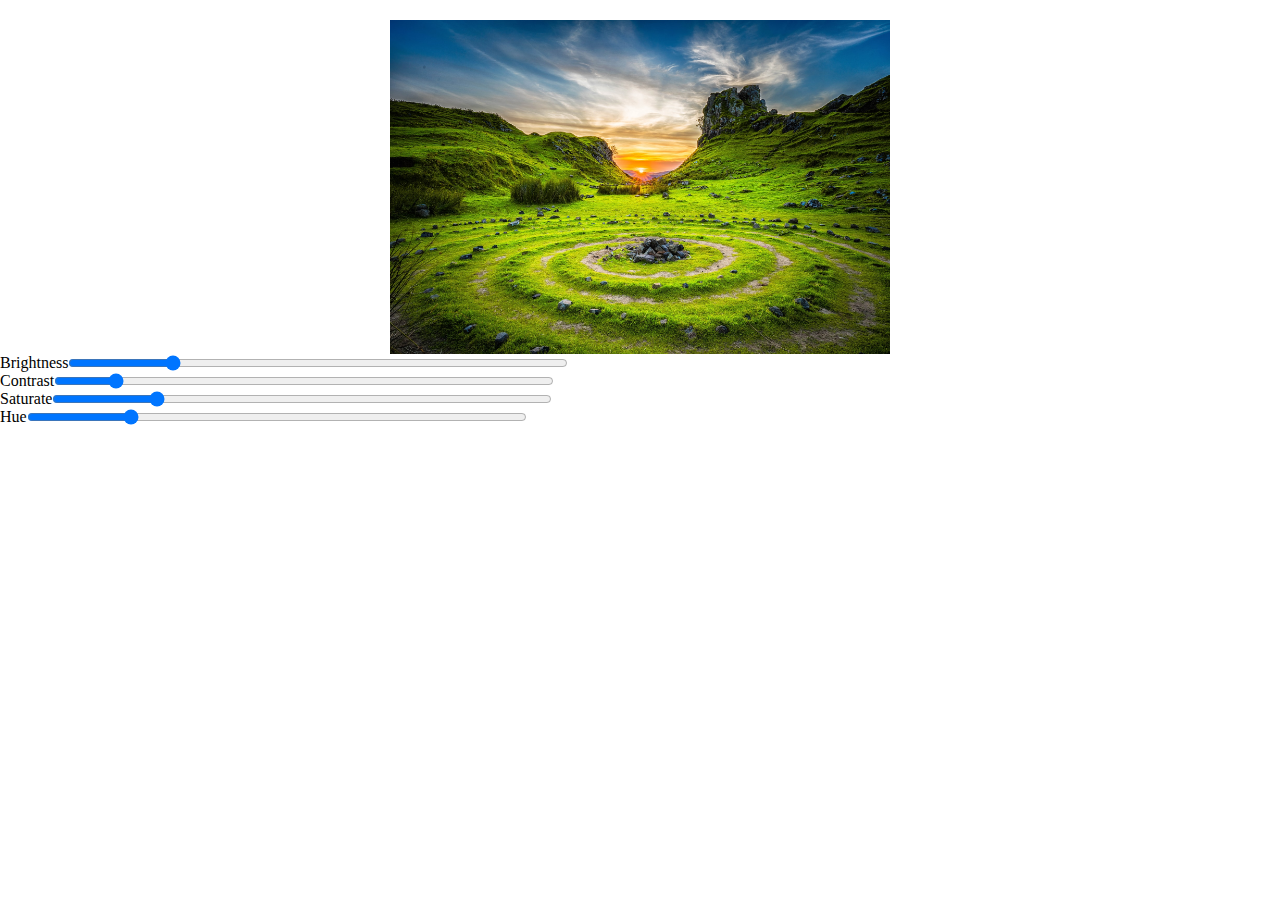
==== index.html @ ee03159d "Changed file name" ====
<!DOCTYPE html>
<html lang="en">
<head>
    <meta charset="UTF-8">
    <meta name="viewport" content="width=device-width, initial-scale=1.0">
    <title>Editor online | Abhee</title>
    <link rel="stylesheet" href="style.css">
</head>
<body>
    <div class="container">
        <div class="image-div">
            <img id="image" class="img" src="./images/image.jpg" alt="">
        </div>

        <div class="inputs">
            <div class="input-cont">
                <p class="label">Brightness</p>
                <input id="brightness" min="0" max="500" value="100" class="slider" type="range">
        </div>

        <div class="input-cont">
            <p class="label">Contrast</p>
            <input id="contrast" min="50" max="500" value="100" class="slider" type="range">
        </div>

        <div class="input-cont">
            <p class="label">Saturate</p>
            <input id="saturate" min="0" max="500" value="100" class="slider" type="range">
        </div>

        <div class="input-cont">
            <p class="label">Hue</p>
            <input id="hue" min="0" max="500" value="100" class="slider" type="range">
        </div>
        
        </div>

        
    </div>


    <script src="app.js"></script>
</body>
</html>
---- style.css ----
*,*::after,*::before {
    box-sizing: border-box;
    padding: 0;
    margin: 0;
}
.image-div {
    display: flex;
    align-items: center;
    justify-content: center;
    margin-top: 20px;
    flex-direction: column;
}
.slider {
    width: 500px;
}
.img {
    width: 500px;
}

.input-cont {
    display: flex;
}
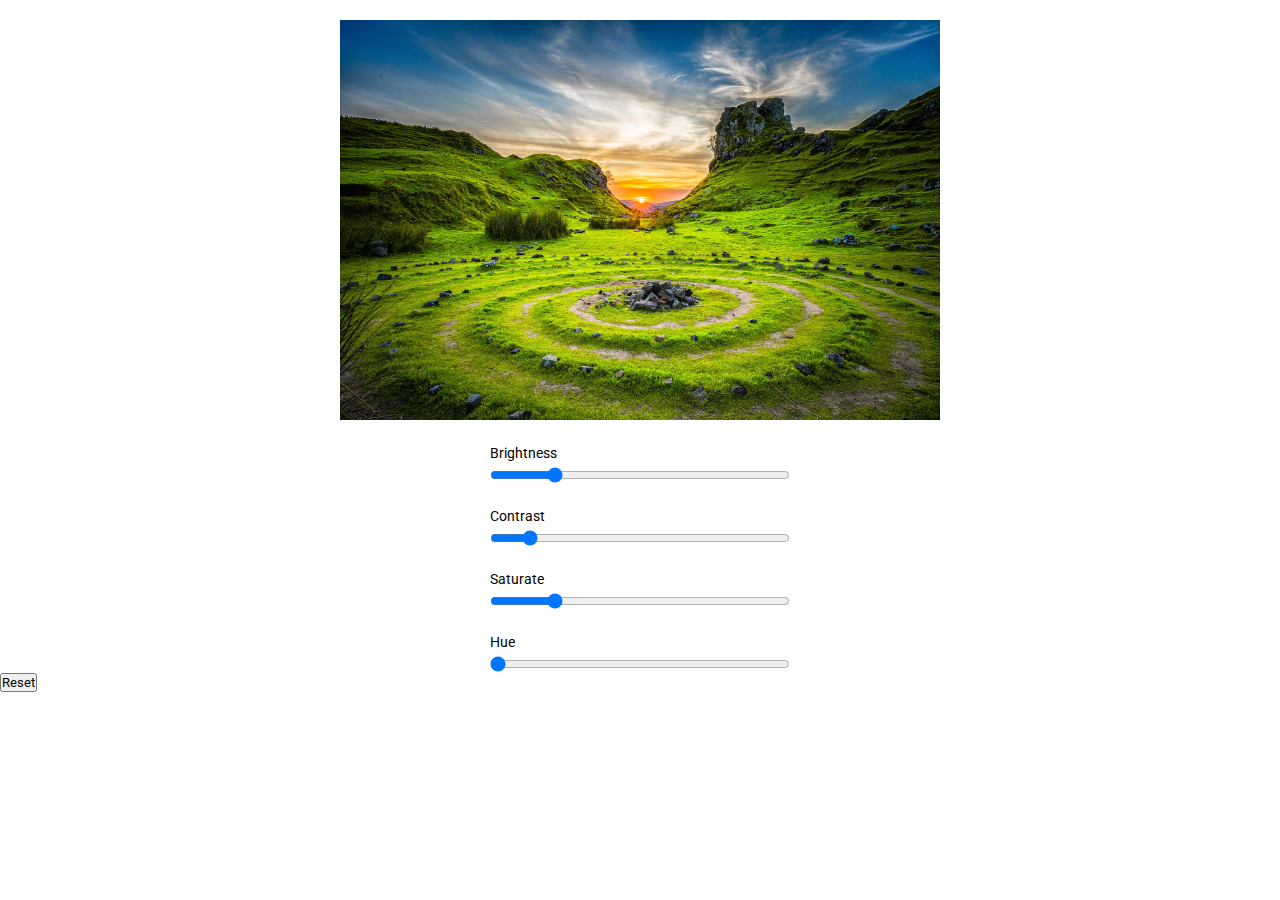
==== commit bd1212b6: "Added reset button" ====
--- a/index.html
+++ b/index.html
@@ -30,10 +30,12 @@
 
         <div class="input-cont">
             <p class="label">Hue</p>
-            <input id="hue" min="0" max="500" value="100" class="slider" type="range">
+            <input id="hue" min="0" max="500" value="0" class="slider" type="range">
         </div>
         
         </div>
+
+        <button type="reset" id="reset">Reset</button>
 
         
     </div>
--- a/style.css
+++ b/style.css
@@ -1,6 +1,10 @@
+@import url('https://fonts.googleapis.com/css2?family=Roboto:wght@100;300;400;500;700;900&display=swap');
+
+
 *,*::after,*::before {
     box-sizing: border-box;
     padding: 0;
+    font-family: 'Roboto';
     margin: 0;
 }
 .image-div {
@@ -11,12 +15,27 @@
     flex-direction: column;
 }
 .slider {
-    width: 500px;
+    width: 300px;
 }
 .img {
-    width: 500px;
+    width: 600px;
+}
+
+.inputs {
+    display: flex;
+    flex-direction: column;
+    align-items: center;
+    justify-content: center;
+}
+
+.label {
+    margin-bottom: 5px;
+    font-size: 0.9rem;
 }
 
 .input-cont {
     display: flex;
+    flex-direction: column;
+    justify-content: center;
+    margin-top: 25px;
 }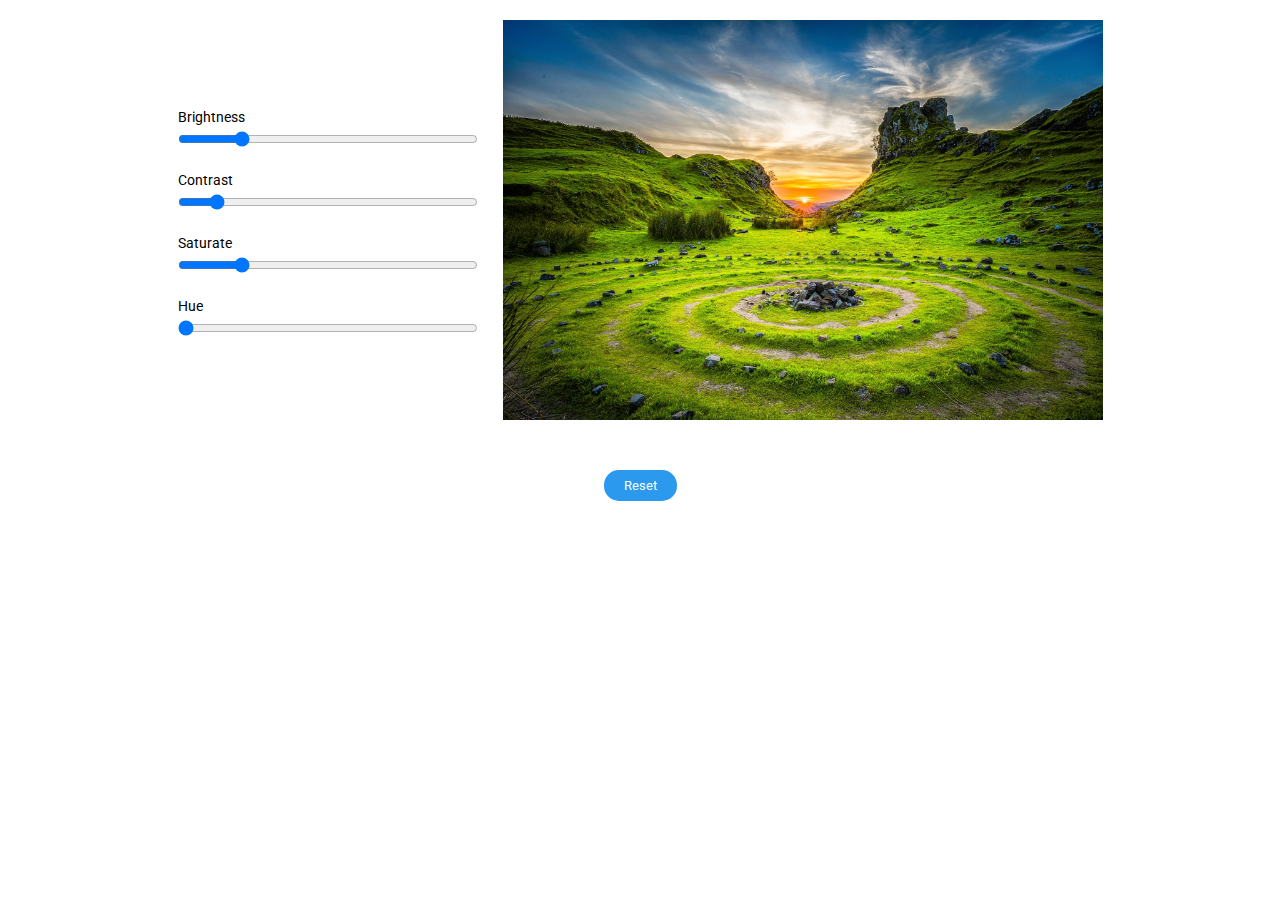
==== commit 9003e771: "Created new layout" ====
--- a/index.html
+++ b/index.html
@@ -8,32 +8,39 @@
 </head>
 <body>
     <div class="container">
-        <div class="image-div">
-            <img id="image" class="img" src="./images/image.jpg" alt="">
-        </div>
+        <div class="image-editor">
+            <div class="inputs">
+                <div class="input-cont">
+                    <p class="label">Brightness</p>
+                    <input id="brightness" min="0" max="500" value="100" class="slider" type="range">
+            </div>
+    
+            <div class="input-cont">
+                <p class="label">Contrast</p>
+                <input id="contrast" min="50" max="500" value="100" class="slider" type="range">
+            </div>
+    
+            <div class="input-cont">
+                <p class="label">Saturate</p>
+                <input id="saturate" min="0" max="500" value="100" class="slider" type="range">
+            </div>
+    
+            <div class="input-cont">
+                <p class="label">Hue</p>
+                <input id="hue" min="0" max="500" value="0" class="slider" type="range">
+            </div>
+            
+            </div>
 
-        <div class="inputs">
-            <div class="input-cont">
-                <p class="label">Brightness</p>
-                <input id="brightness" min="0" max="500" value="100" class="slider" type="range">
-        </div>
 
-        <div class="input-cont">
-            <p class="label">Contrast</p>
-            <input id="contrast" min="50" max="500" value="100" class="slider" type="range">
-        </div>
+            <div class="image-div">
+                <img id="image" class="img" src="./images/image.jpg" alt="">
+            </div>
 
-        <div class="input-cont">
-            <p class="label">Saturate</p>
-            <input id="saturate" min="0" max="500" value="100" class="slider" type="range">
-        </div>
-
-        <div class="input-cont">
-            <p class="label">Hue</p>
-            <input id="hue" min="0" max="500" value="0" class="slider" type="range">
         </div>
         
-        </div>
+
+        
 
         <button type="reset" id="reset">Reset</button>
 
--- a/style.css
+++ b/style.css
@@ -26,6 +26,7 @@
     flex-direction: column;
     align-items: center;
     justify-content: center;
+    margin-right: 25px;
 }
 
 .label {
@@ -38,4 +39,25 @@
     flex-direction: column;
     justify-content: center;
     margin-top: 25px;
+}
+#reset {
+    padding: 8px 20px;
+    background-color: rgb(42, 153, 238);
+    color: white;
+    border: none;
+    border-radius: 15px;
+    margin-top: 50px;
+    cursor: pointer;
+}
+#reset:hover {
+    background-color: rgb(91, 179, 247);
+}
+.image-editor {
+    display: flex;
+}
+.container {
+    display: flex;
+    flex-direction: column;
+    align-items: center;
+    justify-content: center;
 }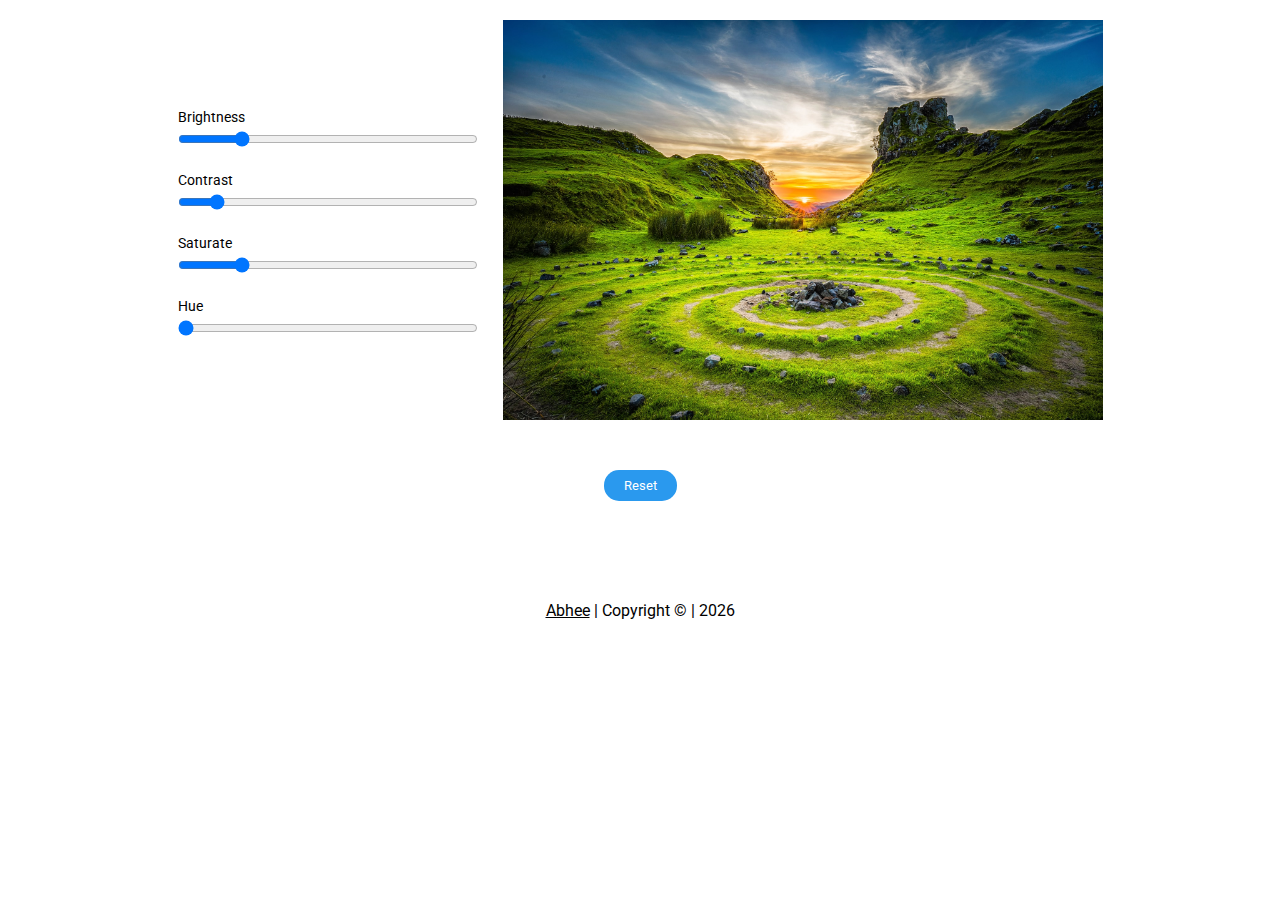
==== commit a6fbb29a: "Added footer" ====
--- a/index.html
+++ b/index.html
@@ -2,6 +2,7 @@
 <html lang="en">
 <head>
     <meta charset="UTF-8">
+    <meta name="description" content="Online image editor for editing. Edit like a pro.">
     <meta name="viewport" content="width=device-width, initial-scale=1.0">
     <title>Editor online | Abhee</title>
     <link rel="stylesheet" href="style.css">
@@ -44,6 +45,9 @@
 
         <button type="reset" id="reset">Reset</button>
 
+
+        <footer><p class="title"><a href="https://github.com/Abheekrishna">Abhee</a> | Copyright &#169;	| <span id="year"></span></p></footer>
+
         
     </div>
 
--- a/style.css
+++ b/style.css
@@ -60,4 +60,11 @@
     flex-direction: column;
     align-items: center;
     justify-content: center;
+}
+
+footer {
+    margin-top: 100px;
+}
+a {
+    color: black;
 }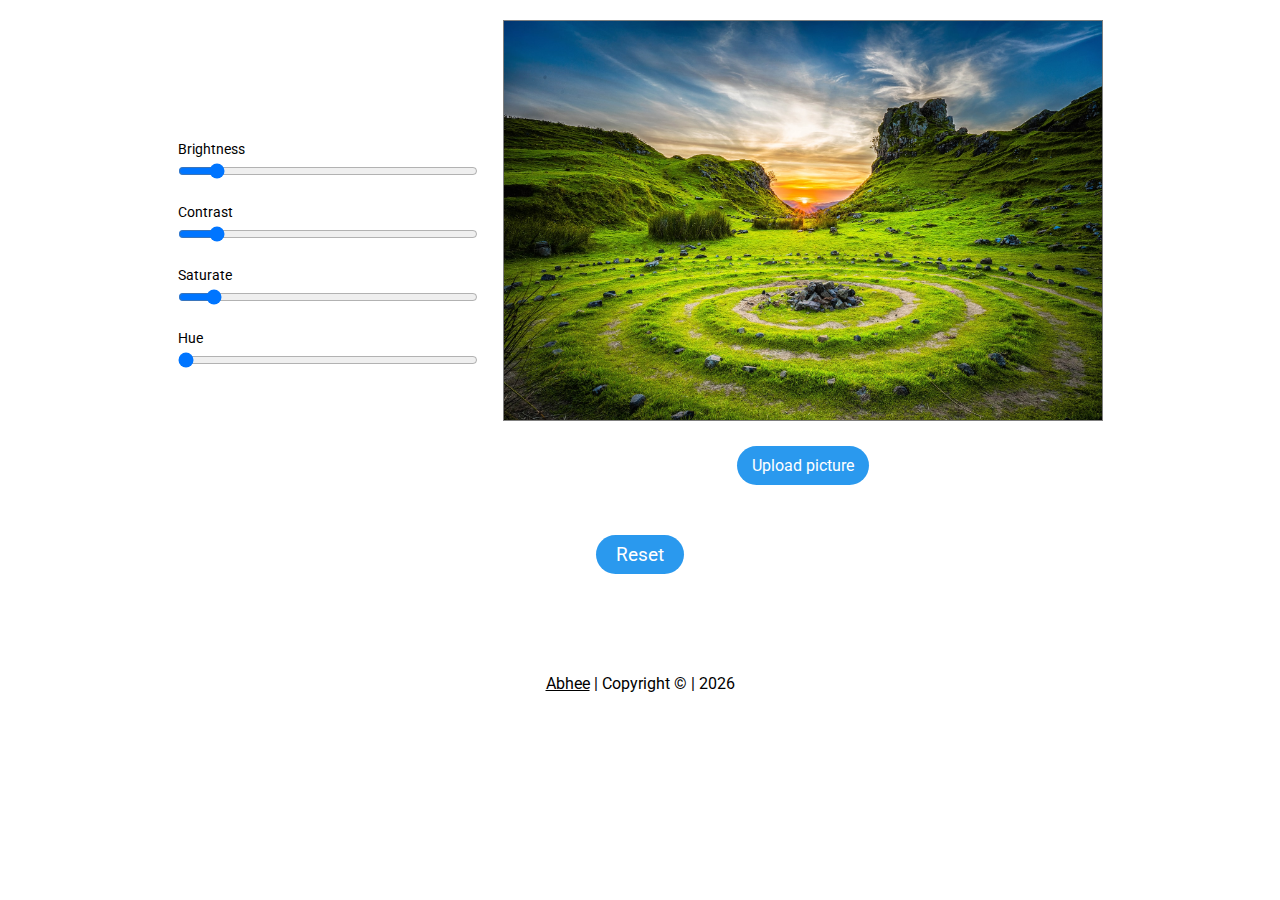
==== commit 0ce9b8da: "Added upload image option" ====
--- a/index.html
+++ b/index.html
@@ -6,6 +6,7 @@
     <meta name="viewport" content="width=device-width, initial-scale=1.0">
     <title>Editor online | Abhee</title>
     <link rel="stylesheet" href="style.css">
+    <link rel="shortcut icon" href="./images/favicon.png" type="image/x-icon">
 </head>
 <body>
     <div class="container">
@@ -13,7 +14,7 @@
             <div class="inputs">
                 <div class="input-cont">
                     <p class="label">Brightness</p>
-                    <input id="brightness" min="0" max="500" value="100" class="slider" type="range">
+                    <input id="brightness" min="50" max="500" value="100" class="slider" type="range">
             </div>
     
             <div class="input-cont">
@@ -23,7 +24,7 @@
     
             <div class="input-cont">
                 <p class="label">Saturate</p>
-                <input id="saturate" min="0" max="500" value="100" class="slider" type="range">
+                <input id="saturate" min="0" max="1000" value="100" class="slider" type="range">
             </div>
     
             <div class="input-cont">
@@ -36,8 +37,10 @@
 
             <div class="image-div">
                 <img id="image" class="img" src="./images/image.jpg" alt="">
+                <input type="file" id="inputFile">
+                <label for="inputFile">Upload picture</label>
             </div>
-
+            
         </div>
         
 
--- a/style.css
+++ b/style.css
@@ -13,12 +13,16 @@
     justify-content: center;
     margin-top: 20px;
     flex-direction: column;
+    
+    
 }
 .slider {
     width: 300px;
 }
 .img {
-    width: 600px;
+    width:  600px;
+    border: 1px solid gray;
+    object-fit: cover;
 }
 
 .inputs {
@@ -45,9 +49,10 @@
     background-color: rgb(42, 153, 238);
     color: white;
     border: none;
-    border-radius: 15px;
+    border-radius: 150px;
     margin-top: 50px;
     cursor: pointer;
+    font-size: 1.2rem;
 }
 #reset:hover {
     background-color: rgb(91, 179, 247);
@@ -61,10 +66,39 @@
     align-items: center;
     justify-content: center;
 }
+label {
+    margin-top: 25px;
+    color: #fff;
+    border: none;
+    border-radius: 150px;
+    padding: 10px 15px;
+    background-color: rgb(42, 153, 238);
+    cursor: pointer;
+}
+
+#inputFile {
+    display: none;
+}
+
 
 footer {
     margin-top: 100px;
 }
 a {
     color: black;
+}
+@media only screen and (max-width: 600px) {
+    body {
+        margin-top: 20px;
+    }
+    .img {
+        width: 400px;
+    }
+    .image-editor {
+        display: grid;
+        grid-template-rows: 1fr;
+    }
+    .inputs {
+        grid-row: 2 / 2;
+    }
 }